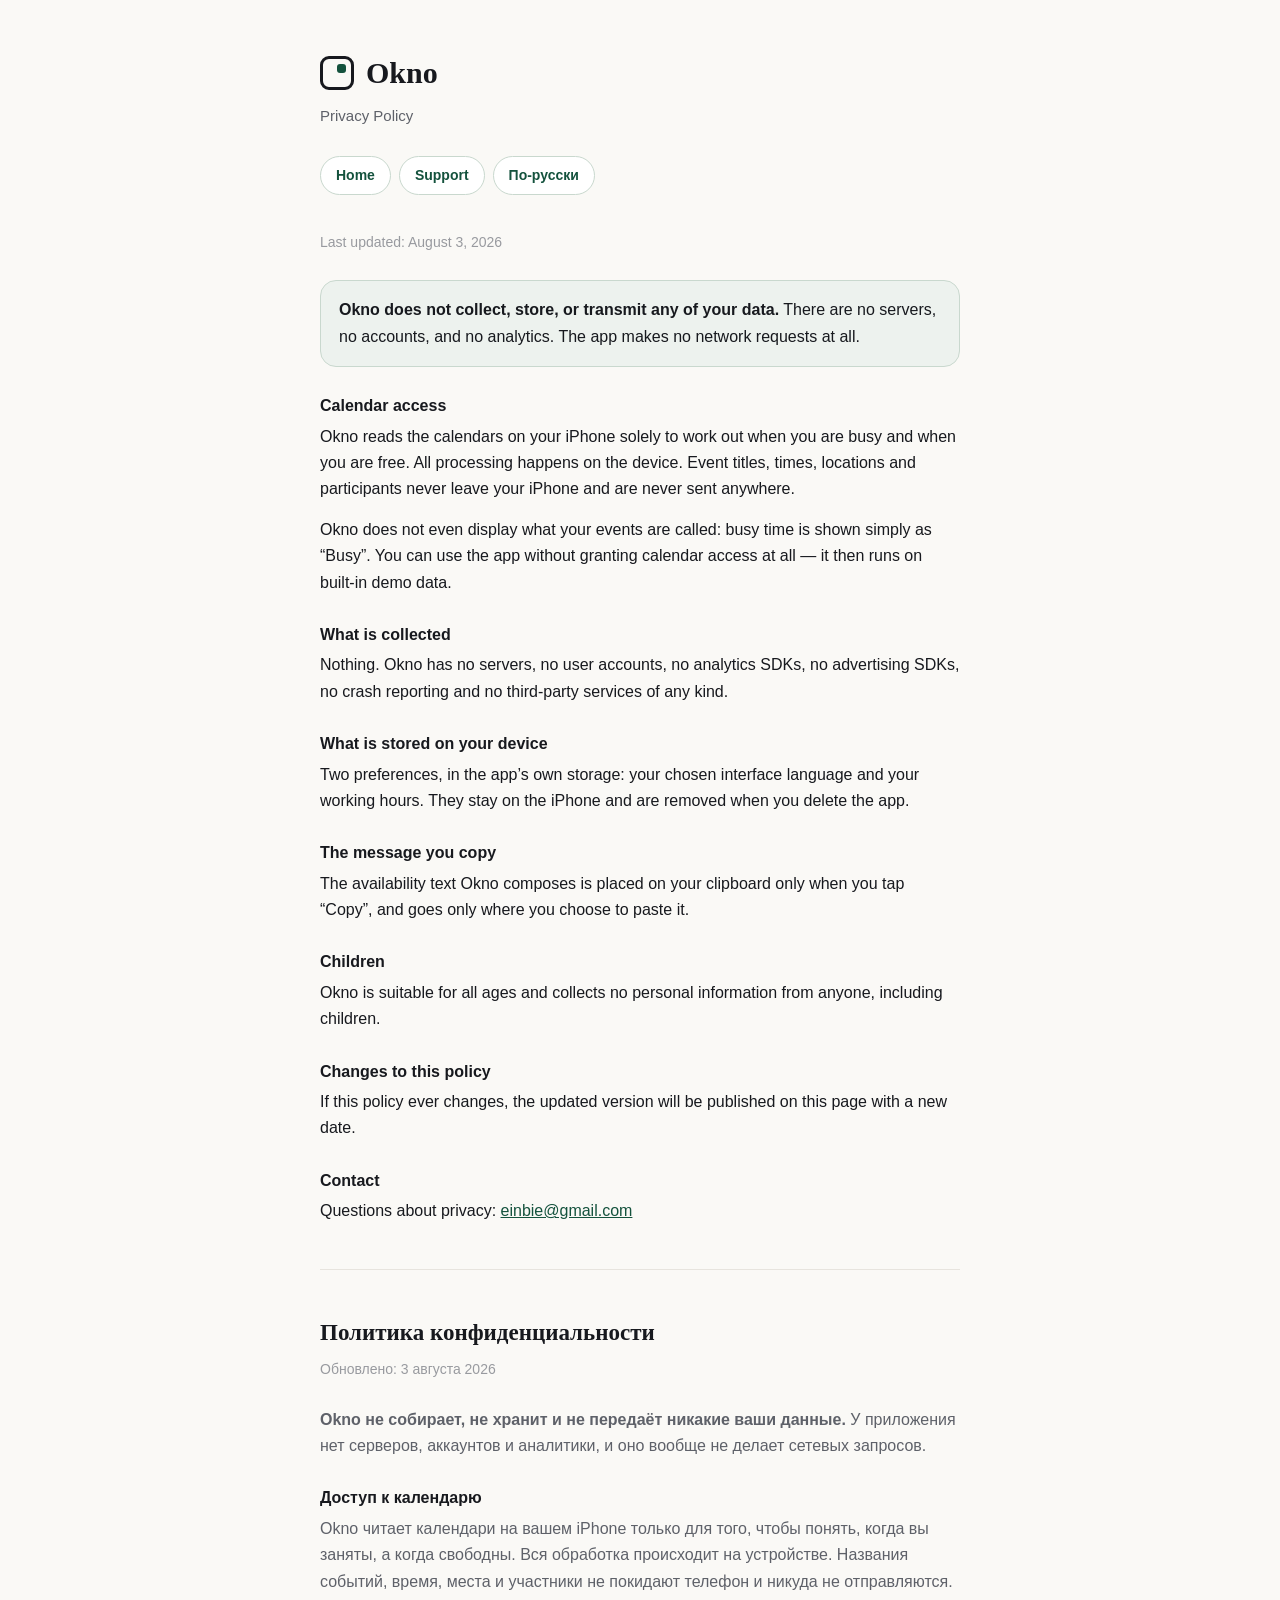
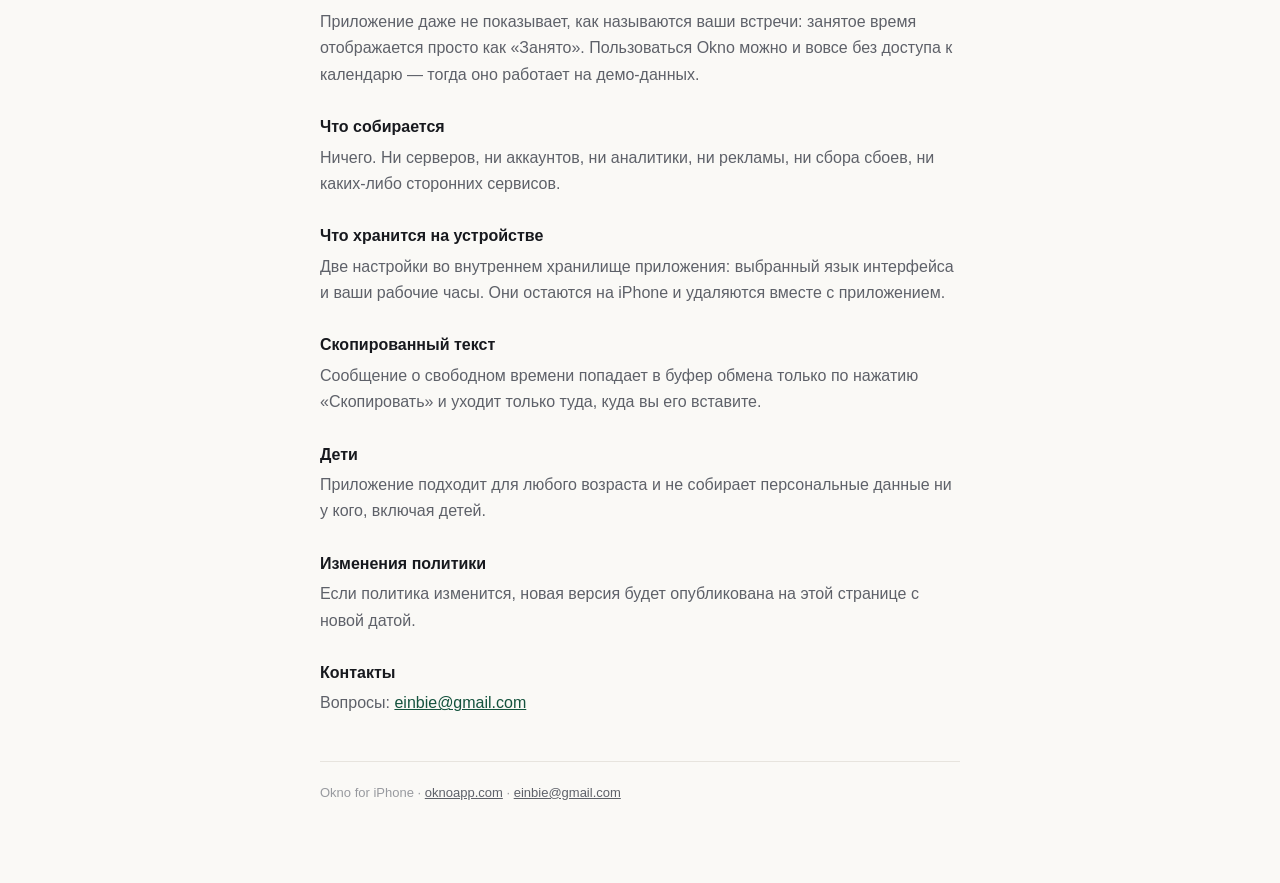
==== privacy/index.html @ 5b2d41f3 "Create index.html" ====
<!DOCTYPE html>
<html lang="en">
<head>
<meta charset="UTF-8">
<meta name="viewport" content="width=device-width, initial-scale=1.0">
<title>Okno — Privacy Policy</title>
<meta name="description" content="Privacy policy for Okno, an iPhone app that finds free windows in your calendar. Okno collects no data and makes no network requests.">
<link rel="stylesheet" href="/style.css">
</head>
<body>

<header>
  <div class="mark" aria-hidden="true"></div>
  <h1><a href="/">Okno</a></h1>
</header>
<p class="tagline">Privacy Policy</p>

<nav>
  <a href="/">Home</a>
  <a href="/support/">Support</a>
  <a href="#ru">По-русски</a>
</nav>

<section id="privacy">
  <p class="date">Last updated: August 3, 2026</p>

  <div class="lede">
    <p><strong>Okno does not collect, store, or transmit any of your data.</strong> There are no servers, no accounts, and no analytics. The app makes no network requests at all.</p>
  </div>

  <h3>Calendar access</h3>
  <p>Okno reads the calendars on your iPhone solely to work out when you are busy and when you are free. All processing happens on the device. Event titles, times, locations and participants never leave your iPhone and are never sent anywhere.</p>
  <p>Okno does not even display what your events are called: busy time is shown simply as “Busy”. You can use the app without granting calendar access at all — it then runs on built-in demo data.</p>

  <h3>What is collected</h3>
  <p>Nothing. Okno has no servers, no user accounts, no analytics SDKs, no advertising SDKs, no crash reporting and no third-party services of any kind.</p>

  <h3>What is stored on your device</h3>
  <p>Two preferences, in the app’s own storage: your chosen interface language and your working hours. They stay on the iPhone and are removed when you delete the app.</p>

  <h3>The message you copy</h3>
  <p>The availability text Okno composes is placed on your clipboard only when you tap “Copy”, and goes only where you choose to paste it.</p>

  <h3>Children</h3>
  <p>Okno is suitable for all ages and collects no personal information from anyone, including children.</p>

  <h3>Changes to this policy</h3>
  <p>If this policy ever changes, the updated version will be published on this page with a new date.</p>

  <h3>Contact</h3>
  <p>Questions about privacy: <a href="mailto:einbie@gmail.com">einbie@gmail.com</a></p>
</section>

<hr>

<section id="ru" class="ru" lang="ru">
  <h2>Политика конфиденциальности</h2>
  <p class="date">Обновлено: 3 августа 2026</p>

  <p><strong>Okno не собирает, не хранит и не передаёт никакие ваши данные.</strong> У приложения нет серверов, аккаунтов и аналитики, и оно вообще не делает сетевых запросов.</p>

  <h3>Доступ к календарю</h3>
  <p>Okno читает календари на вашем iPhone только для того, чтобы понять, когда вы заняты, а когда свободны. Вся обработка происходит на устройстве. Названия событий, время, места и участники не покидают телефон и никуда не отправляются.</p>
  <p>Приложение даже не показывает, как называются ваши встречи: занятое время отображается просто как «Занято». Пользоваться Okno можно и вовсе без доступа к календарю — тогда оно работает на демо-данных.</p>

  <h3>Что собирается</h3>
  <p>Ничего. Ни серверов, ни аккаунтов, ни аналитики, ни рекламы, ни сбора сбоев, ни каких-либо сторонних сервисов.</p>

  <h3>Что хранится на устройстве</h3>
  <p>Две настройки во внутреннем хранилище приложения: выбранный язык интерфейса и ваши рабочие часы. Они остаются на iPhone и удаляются вместе с приложением.</p>

  <h3>Скопированный текст</h3>
  <p>Сообщение о свободном времени попадает в буфер обмена только по нажатию «Скопировать» и уходит только туда, куда вы его вставите.</p>

  <h3>Дети</h3>
  <p>Приложение подходит для любого возраста и не собирает персональные данные ни у кого, включая детей.</p>

  <h3>Изменения политики</h3>
  <p>Если политика изменится, новая версия будет опубликована на этой странице с новой датой.</p>

  <h3>Контакты</h3>
  <p>Вопросы: <a href="mailto:einbie@gmail.com">einbie@gmail.com</a></p>
</section>

<footer>
  Okno for iPhone · <a href="/">oknoapp.com</a> · <a href="mailto:einbie@gmail.com">einbie@gmail.com</a>
</footer>

</body>
</html>
---- style.css ----
:root {
  --paper: #faf9f6;
  --ink: #17191e;
  --ink-soft: #5e6169;
  --ink-faint: #989a9f;
  --accent: #14523d;
  --accent-soft: #edf2ee;
  --accent-border: #c9d8ce;
  --line: #e7e4de;
}
* { box-sizing: border-box; }
body {
  font-family: -apple-system, BlinkMacSystemFont, "Segoe UI", Roboto, Helvetica, Arial, sans-serif;
  max-width: 680px; margin: 0 auto; padding: 48px 20px 80px;
  color: var(--ink); background: var(--paper); line-height: 1.65;
  -webkit-text-size-adjust: 100%;
}
header { display: flex; align-items: center; gap: 12px; margin-bottom: 6px; }
.mark { width: 34px; height: 34px; flex: none; border: 3.4px solid var(--ink);
        border-radius: 9px; position: relative; }
.mark::after { content: ""; position: absolute; top: 5px; right: 5px;
               width: 9px; height: 9px; border-radius: 3px; background: var(--accent); }
h1 { font-family: Georgia, "Times New Roman", serif; font-size: 30px; margin: 0; font-weight: 600; }
h1 a { color: inherit; text-decoration: none; }
.tagline { color: var(--ink-soft); margin: 0 0 28px; font-size: 15px; }
nav { display: flex; gap: 8px; flex-wrap: wrap; margin-bottom: 36px; }
nav a { text-decoration: none; font-size: 14px; font-weight: 600; color: var(--accent);
        background: #fff; border: 1.5px solid var(--accent-border);
        border-radius: 999px; padding: 7px 15px; }
nav a:hover { background: var(--accent-soft); }
section { margin-bottom: 44px; scroll-margin-top: 24px; }
h2 { font-family: Georgia, "Times New Roman", serif; font-size: 23px;
     margin: 0 0 6px; font-weight: 600; }
h3 { font-size: 16px; margin: 26px 0 4px; }
p { margin: 0 0 14px; }
.date { color: var(--ink-faint); font-size: 14px; margin-bottom: 26px; }
.lede { background: var(--accent-soft); border: 1px solid var(--accent-border);
        border-radius: 16px; padding: 16px 18px; margin: 0 0 24px; }
.lede p { margin: 0; font-size: 16px; }
.card { background: #fff; border: 1px solid var(--line); border-radius: 16px;
        padding: 18px 20px; margin: 0 0 14px; }
.card h3 { margin-top: 0; }
.card p:last-child { margin-bottom: 0; }
dl { margin: 0; }
dt { font-weight: 600; margin-top: 20px; }
dd { margin: 4px 0 0; color: var(--ink-soft); }
ul { margin: 0 0 14px; padding-left: 20px; }
li { margin-bottom: 6px; }
a { color: var(--accent); }
hr { border: 0; border-top: 1px solid var(--line); margin: 44px 0; }
.ru { color: var(--ink-soft); }
.ru h2, .ru h3, .ru dt { color: var(--ink); }
footer { color: var(--ink-faint); font-size: 13px; border-top: 1px solid var(--line);
         padding-top: 20px; }
footer a { color: var(--ink-soft); }
@media (max-width: 480px) { body { padding: 32px 18px 60px; } h1 { font-size: 26px; } }
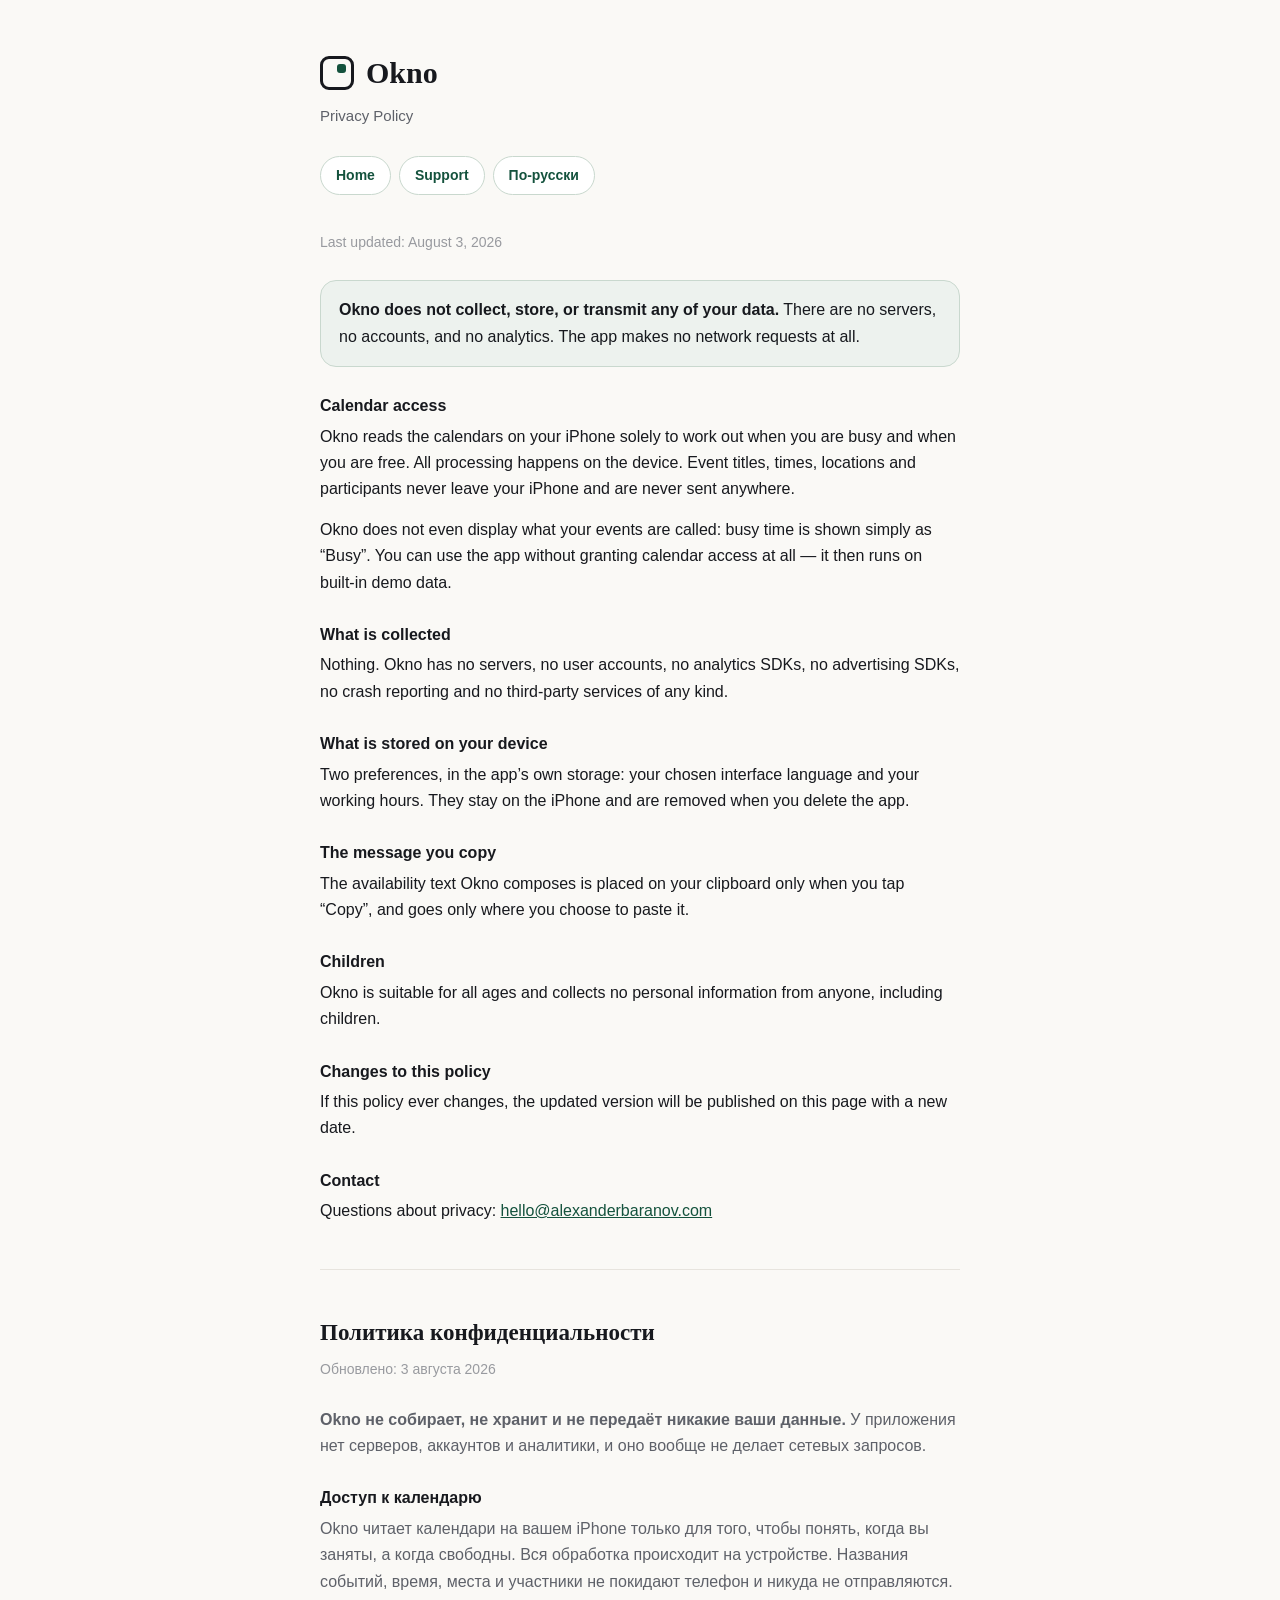
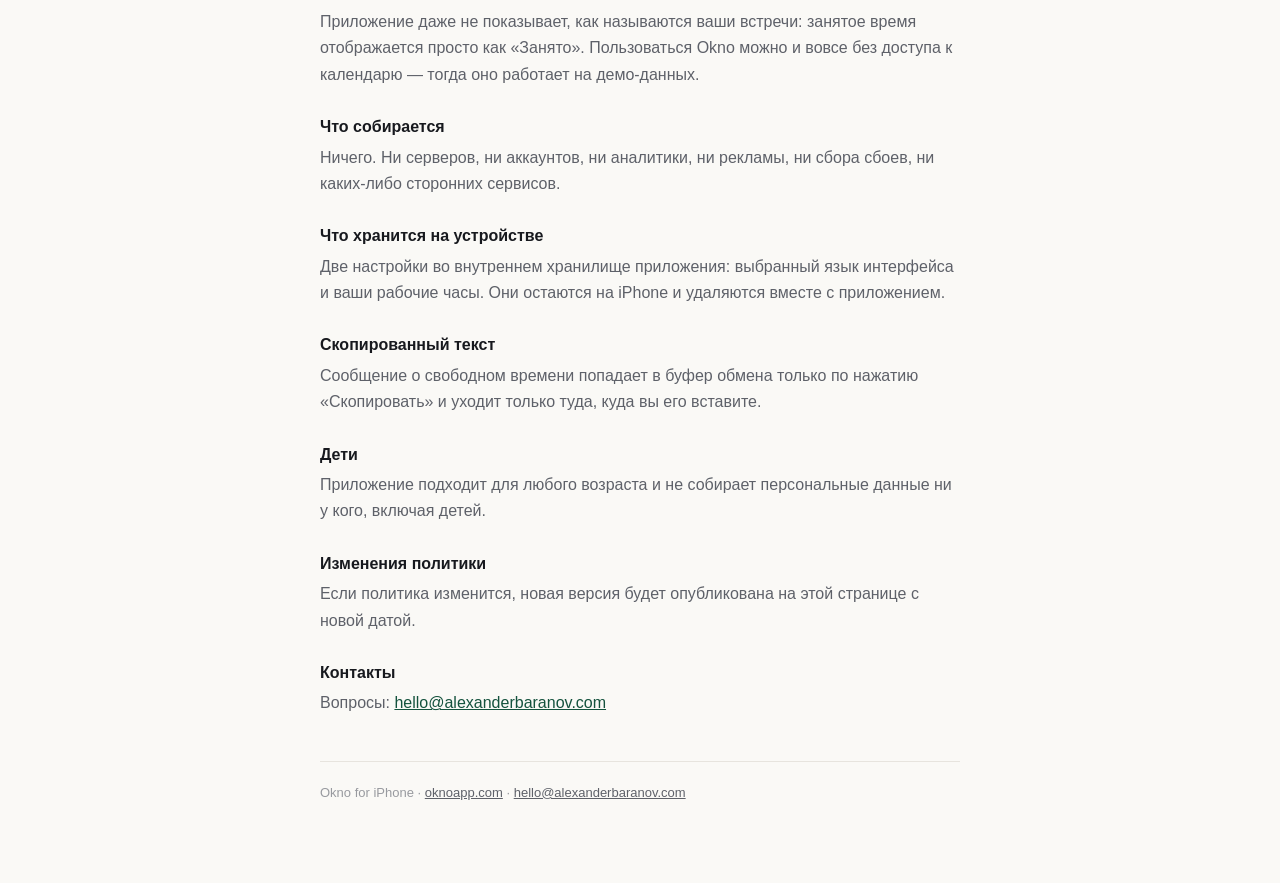
==== commit 4809696c: "Update index.html" ====
--- a/privacy/index.html
+++ b/privacy/index.html
@@ -48,7 +48,7 @@
   <p>If this policy ever changes, the updated version will be published on this page with a new date.</p>
 
   <h3>Contact</h3>
-  <p>Questions about privacy: <a href="mailto:einbie@gmail.com">einbie@gmail.com</a></p>
+  <p>Questions about privacy: <a href="mailto:hello@alexanderbaranov.com">hello@alexanderbaranov.com</a></p>
 </section>
 
 <hr>
@@ -79,11 +79,11 @@
   <p>Если политика изменится, новая версия будет опубликована на этой странице с новой датой.</p>
 
   <h3>Контакты</h3>
-  <p>Вопросы: <a href="mailto:einbie@gmail.com">einbie@gmail.com</a></p>
+  <p>Вопросы: <a href="mailto:hello@alexanderbaranov.com">hello@alexanderbaranov.com</a></p>
 </section>
 
 <footer>
-  Okno for iPhone · <a href="/">oknoapp.com</a> · <a href="mailto:einbie@gmail.com">einbie@gmail.com</a>
+  Okno for iPhone · <a href="/">oknoapp.com</a> · <a href="mailto:hello@alexanderbaranov.com">hello@alexanderbaranov.com</a>
 </footer>
 
 </body>
